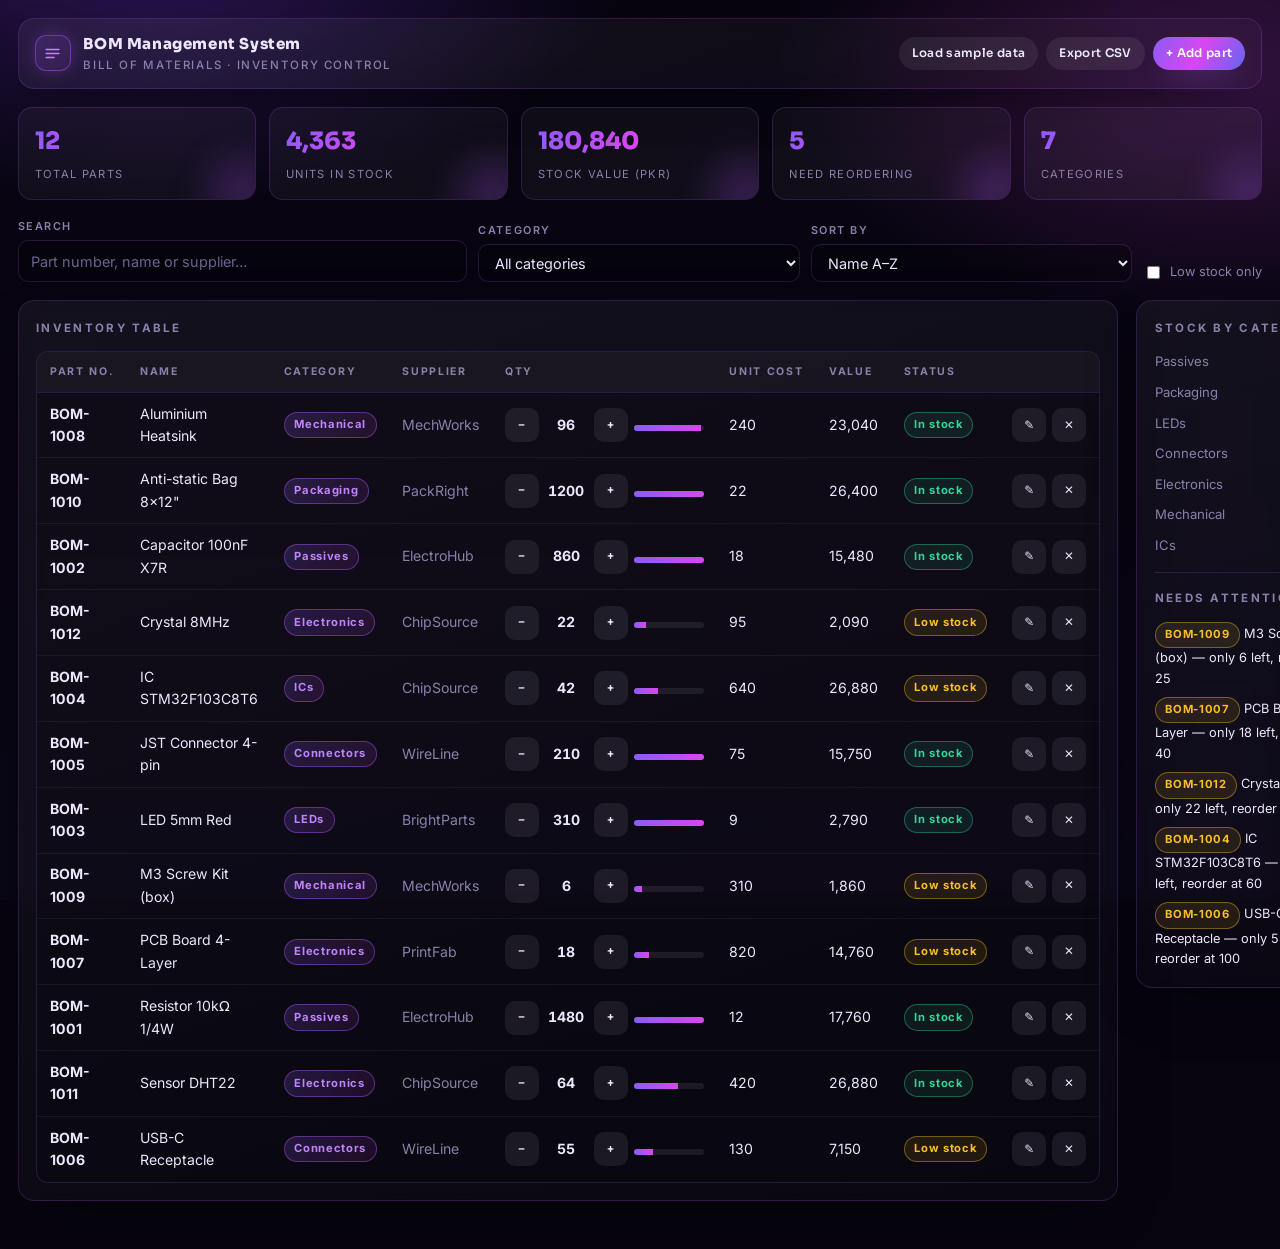
==== bom.html @ 51a4a7a8 "Build neon-dark portfolio website for Haseeb Single-page portfolio (index.html) with: - Hero, About," ====
<!DOCTYPE html>
<html lang="en">
<head>
<meta charset="utf-8" />
<meta name="viewport" content="width=device-width, initial-scale=1" />
<title>BOM Management System — Live Demo</title>
<link rel="icon" href="assets/favicon.svg" />
<link rel="stylesheet" href="css/fonts.css" />
<link rel="stylesheet" href="css/demo.css" />
<style>
  .toolbar{display:grid;grid-template-columns:1.4fr 1fr 1fr auto;gap:.7rem;align-items:end;margin-bottom:1.1rem}
  @media (max-width:760px){.toolbar{grid-template-columns:1fr 1fr}}
  .qty{display:inline-flex;align-items:center;gap:.35rem}
  .qty b{min-width:44px;text-align:center;font-variant-numeric:tabular-nums}
  .panel--split{display:grid;grid-template-columns:1.35fr .65fr;gap:1.1rem;align-items:start}
  @media (max-width:900px){.panel--split{grid-template-columns:1fr}}
  .stockbar{height:6px;border-radius:99px;background:rgba(255,255,255,.08);overflow:hidden;margin-top:.35rem;min-width:70px}
  .stockbar i{display:block;height:100%;background:linear-gradient(90deg,#8b5cf6,#d946ef)}
</style>
</head>
<body>
<div class="app app--wide">

  <header class="topbar">
    <div class="topbar__mark">
      <svg class="ico" viewBox="0 0 24 24"><path d="M4 7h16M4 12h16M4 17h10" stroke-width="2" stroke-linecap="round"/></svg>
    </div>
    <div>
      <div class="topbar__brand">BOM Management System</div>
      <span class="topbar__sub">Bill of materials · inventory control</span>
    </div>
    <div class="topbar__spacer"></div>
    <div class="topbar__right">
      <button class="btn btn--sm" id="seedBtn">Load sample data</button>
      <button class="btn btn--sm" id="exportBtn">Export CSV</button>
      <button class="btn btn--sm btn--primary" id="addBtn">+ Add part</button>
    </div>
  </header>

  <section class="stats" id="stats"></section>

  <div class="toolbar">
    <div class="field">
      <label for="search">Search</label>
      <input id="search" type="search" placeholder="Part number, name or supplier…" />
    </div>
    <div class="field">
      <label for="catFilter">Category</label>
      <select id="catFilter"><option value="">All categories</option></select>
    </div>
    <div class="field">
      <label for="sortBy">Sort by</label>
      <select id="sortBy">
        <option value="name">Name A–Z</option>
        <option value="qty">Quantity (low → high)</option>
        <option value="value">Stock value (high → low)</option>
        <option value="status">Status</option>
      </select>
    </div>
    <label class="row" style="gap:.45rem">
      <input type="checkbox" id="lowOnly" style="width:auto" />
      <span class="small muted">Low stock only</span>
    </label>
  </div>

  <div class="panel--split">
    <section class="panel">
      <div class="panel__title">Inventory table</div>
      <div class="table-wrap">
        <table>
          <thead>
            <tr>
              <th>Part no.</th><th>Name</th><th>Category</th><th>Supplier</th>
              <th>Qty</th><th>Unit cost</th><th>Value</th><th>Status</th><th></th>
            </tr>
          </thead>
          <tbody id="tbody"></tbody>
        </table>
      </div>
      <div id="empty" class="empty" hidden>
        <b>No parts match your filters</b>
        Add a part, clear the filters, or load the sample data.
      </div>
    </section>

    <aside class="panel">
      <div class="panel__title">Stock by category</div>
      <div class="chart" id="chart"></div>
      <hr class="sep" />
      <div class="panel__title">Needs attention</div>
      <ul id="alerts" class="small" style="display:grid;gap:.5rem"></ul>
    </aside>
  </div>
</div>

<!-- add / edit sheet -->
<div class="sheet" id="sheet" hidden>
  <div class="sheet__box">
    <h3 id="sheetTitle">Add a new part</h3>
    <form id="partForm" class="sheet__grid">
      <input type="hidden" name="id" />
      <div class="grid2">
        <div class="field"><label for="pno">Part number</label><input id="pno" name="pno" required placeholder="BOM-1042" /></div>
        <div class="field"><label for="cat">Category</label>
          <select id="cat" name="cat">
            <option>Electronics</option><option>Passives</option><option>Connectors</option>
            <option>Mechanical</option><option>LEDs</option><option>ICs</option><option>Packaging</option>
          </select>
        </div>
      </div>
      <div class="field"><label for="name">Part name</label><input id="name" name="name" required placeholder="Resistor 10kΩ 1/4W" /></div>
      <div class="grid2">
        <div class="field"><label for="qty">Quantity in stock</label><input id="qty" name="qty" type="number" min="0" step="1" value="0" required /></div>
        <div class="field"><label for="cost">Unit cost (PKR)</label><input id="cost" name="cost" type="number" min="0" step="0.01" value="0" required /></div>
      </div>
      <div class="grid2">
        <div class="field"><label for="reorder">Reorder level</label><input id="reorder" name="reorder" type="number" min="0" step="1" value="10" required /></div>
        <div class="field"><label for="supplier">Supplier</label><input id="supplier" name="supplier" placeholder="Vendor name" /></div>
      </div>
      <div class="row" style="justify-content:flex-end;margin-top:.3rem">
        <button type="button" class="btn btn--ghost" id="cancelBtn">Cancel</button>
        <button type="submit" class="btn btn--primary">Save part</button>
      </div>
    </form>
  </div>
</div>

<div class="toast" id="toast"></div>

<script>
(function(){
  'use strict';
  const $ = (s,c=document)=>c.querySelector(s);
  const KEY = 'haseeb-bom-parts-v1';

  const SAMPLE = [
    {pno:'BOM-1001',name:'Resistor 10kΩ 1/4W',cat:'Passives',qty:1480,cost:12,reorder:200,supplier:'ElectroHub'},
    {pno:'BOM-1002',name:'Capacitor 100nF X7R',cat:'Passives',qty:860,cost:18,reorder:150,supplier:'ElectroHub'},
    {pno:'BOM-1003',name:'LED 5mm Red',cat:'LEDs',qty:310,cost:9,reorder:120,supplier:'BrightParts'},
    {pno:'BOM-1004',name:'IC STM32F103C8T6',cat:'ICs',qty:42,cost:640,reorder:60,supplier:'ChipSource'},
    {pno:'BOM-1005',name:'JST Connector 4-pin',cat:'Connectors',qty:210,cost:75,reorder:80,supplier:'WireLine'},
    {pno:'BOM-1006',name:'USB-C Receptacle',cat:'Connectors',qty:55,cost:130,reorder:100,supplier:'WireLine'},
    {pno:'BOM-1007',name:'PCB Board 4-Layer',cat:'Electronics',qty:18,cost:820,reorder:40,supplier:'PrintFab'},
    {pno:'BOM-1008',name:'Aluminium Heatsink',cat:'Mechanical',qty:96,cost:240,reorder:50,supplier:'MechWorks'},
    {pno:'BOM-1009',name:'M3 Screw Kit (box)',cat:'Mechanical',qty:6,cost:310,reorder:25,supplier:'MechWorks'},
    {pno:'BOM-1010',name:'Anti-static Bag 8x12"',cat:'Packaging',qty:1200,cost:22,reorder:300,supplier:'PackRight'},
    {pno:'BOM-1011',name:'Sensor DHT22',cat:'Electronics',qty:64,cost:420,reorder:50,supplier:'ChipSource'},
    {pno:'BOM-1012',name:'Crystal 8MHz',cat:'Electronics',qty:22,cost:95,reorder:60,supplier:'ChipSource'}
  ];

  let parts = load();

  function load(){
    try{
      const raw = localStorage.getItem(KEY);
      if(raw){ const p = JSON.parse(raw); if(Array.isArray(p)&&p.length) return p; }
    }catch(e){}
    return SAMPLE.map(p=>({...p,id:uid()}));
  }
  function save(){
    try{ localStorage.setItem(KEY, JSON.stringify(parts)); }catch(e){}
  }
  function uid(){ return 'p'+Date.now().toString(36)+Math.random().toString(36).slice(2,7); }

  const toastEl = $('#toast');
  function toast(msg){
    toastEl.textContent = msg;
    toastEl.classList.add('show');
    clearTimeout(toastEl._t);
    toastEl._t = setTimeout(()=>toastEl.classList.remove('show'), 2400);
  }

  function status(p){
    if(p.qty === 0) return {cls:'badge--bad',label:'Out of stock'};
    if(p.qty <= p.reorder) return {cls:'badge--warn',label:'Low stock'};
    return {cls:'badge--ok',label:'In stock'};
  }

  function filtered(){
    const q = ($('#search').value||'').toLowerCase().trim();
    const cat = $('#catFilter').value;
    const lowOnly = $('#lowOnly').checked;
    const sort = $('#sortBy').value;
    let list = parts.filter(p=>{
      if(cat && p.cat!==cat) return false;
      if(lowOnly && p.qty > p.reorder) return false;
      if(!q) return true;
      return (p.name+' '+p.pno+' '+p.supplier).toLowerCase().includes(q);
    });
    list.sort((a,b)=>{
      if(sort==='name') return a.name.localeCompare(b.name);
      if(sort==='qty') return a.qty-b.qty;
      if(sort==='value') return (b.qty*b.cost)-(a.qty*a.cost);
      if(sort==='status') return a.qty-a.reorder-(b.qty-b.reorder);
      return 0;
    });
    return list;
  }

  function render(){
    const list = filtered();
    const tbody = $('#tbody');
    tbody.innerHTML = '';
    $('#empty').hidden = list.length>0;

    list.forEach(p=>{
      const st = status(p);
      const tr = document.createElement('tr');
      tr.innerHTML =
        '<td><b>'+esc(p.pno)+'</b></td>'+
        '<td>'+esc(p.name)+'</td>'+
        '<td><span class="badge badge--v">'+esc(p.cat)+'</span></td>'+
        '<td class="muted">'+esc(p.supplier||'—')+'</td>'+
        '<td><div class="qty"><button class="btn btn--icon btn--sm" data-dec="'+p.id+'" aria-label="Decrease">−</button><b>'+p.qty+'</b><button class="btn btn--icon btn--sm" data-inc="'+p.id+'" aria-label="Increase">+</button>'+
          '<div class="stockbar"><i style="width:'+Math.min(100,(p.qty/Math.max(p.reorder*2,1))*100)+'%"></i></div></div></td>'+
        '<td>'+Number(p.cost).toLocaleString()+'</td>'+
        '<td>'+Number(p.qty*p.cost).toLocaleString()+'</td>'+
        '<td><span class="badge '+st.cls+'">'+st.label+'</span></td>'+
        '<td><div class="row-actions">'+
          '<button class="btn btn--sm btn--icon" data-edit="'+p.id+'" title="Edit">✎</button>'+
          '<button class="btn btn--sm btn--icon btn--danger" data-del="'+p.id+'" title="Delete">✕</button>'+
        '</div></td>';
      tbody.appendChild(tr);
    });

    // stats
    const totalValue = parts.reduce((s,p)=>s+p.qty*p.cost,0);
    const lowCount = parts.filter(p=>p.qty<=p.reorder).length;
    const cats = new Set(parts.map(p=>p.cat)).size;
    const units = parts.reduce((s,p)=>s+p.qty,0);
    $('#stats').innerHTML =
      '<div class="stat"><b>'+parts.length+'</b><span>Total parts</span></div>'+
      '<div class="stat"><b>'+units.toLocaleString()+'</b><span>Units in stock</span></div>'+
      '<div class="stat"><b>'+Math.round(totalValue).toLocaleString()+'</b><span>Stock value (PKR)</span></div>'+
      '<div class="stat"><b>'+lowCount+'</b><span>Need reordering</span></div>'+
      '<div class="stat"><b>'+cats+'</b><span>Categories</span></div>';

    // chart
    const byCat = {};
    parts.forEach(p=>{ byCat[p.cat]=(byCat[p.cat]||0)+p.qty; });
    const max = Math.max(1,...Object.values(byCat));
    const chart = $('#chart');
    chart.innerHTML = Object.entries(byCat).sort((a,b)=>b[1]-a[1]).map(([k,v])=>
      '<div class="chart__row"><span class="muted">'+esc(k)+'</span><div class="chart__bar"><i data-w="'+(v/max*100)+'"></i></div><span class="chart__val">'+v.toLocaleString()+'</span></div>'
    ).join('') || '<p class="small muted">No data yet.</p>';
    requestAnimationFrame(()=>chart.querySelectorAll('.chart__bar i').forEach(i=>i.style.width=i.dataset.w+'%'));

    // alerts
    const alerts = parts.filter(p=>p.qty<=p.reorder).sort((a,b)=>a.qty-b.qty);
    $('#alerts').innerHTML = alerts.length ? alerts.map(p=>
      '<li><span class="badge '+(p.qty===0?'badge--bad':'badge--warn')+'">'+esc(p.pno)+'</span> '+
      esc(p.name)+' — '+(p.qty===0?'out of stock':'only '+p.qty+' left, reorder at '+p.reorder)+'</li>'
    ).join('') : '<li class="muted">Everything is above its reorder level. Nice.</li>';

    // category filter options
    const sel = $('#catFilter');
    const current = sel.value;
    const unique = [...new Set(parts.map(p=>p.cat))].sort();
    sel.innerHTML = '<option value="">All categories</option>' + unique.map(c=>'<option>'+esc(c)+'</option>').join('');
    sel.value = unique.includes(current) ? current : '';
  }

  function esc(s){
    return String(s==null?'':s).replace(/[&<>"']/g, m=>({'&':'&amp;','<':'&lt;','>':'&gt;','"':'&quot;',"'":'&#39;'}[m]));
  }

  // events
  $('#tbody').addEventListener('click', (e)=>{
    const t = e.target.closest('button'); if(!t) return;
    const id = t.dataset.inc||t.dataset.dec||t.dataset.edit||t.dataset.del;
    const p = parts.find(x=>x.id===id); if(!p) return;
    if(t.dataset.inc!==undefined){ p.qty=Math.max(0,p.qty+1); save(); render(); }
    else if(t.dataset.dec!==undefined){ p.qty=Math.max(0,p.qty-1); save(); render(); }
    else if(t.dataset.edit!==undefined){ openSheet(p); }
    else if(t.dataset.del!==undefined){
      if(confirm('Delete "'+p.name+'"? This cannot be undone.')){ parts=parts.filter(x=>x.id!==id); save(); render(); toast('Part deleted'); }
    }
  });

  ['search','catFilter','sortBy','lowOnly'].forEach(id=>{
    const el = document.getElementById(id);
    el.addEventListener('input', render);
    el.addEventListener('change', render);
  });

  const sheet = $('#sheet');
  const form = $('#partForm');
  function openSheet(p){
    $('#sheetTitle').textContent = p ? 'Edit part' : 'Add a new part';
    form.id.value = p ? p.id : '';
    form.pno.value = p ? p.pno : nextPno();
    form.name.value = p ? p.name : '';
    form.cat.value = p ? p.cat : 'Electronics';
    form.qty.value = p ? p.qty : 0;
    form.cost.value = p ? p.cost : 0;
    form.reorder.value = p ? p.reorder : 10;
    form.supplier.value = p ? p.supplier : '';
    sheet.hidden = false;
    setTimeout(()=>form.pno.focus(), 50);
  }
  function nextPno(){
    const nums = parts.map(p=>parseInt(String(p.pno).replace(/\D/g,''),10)).filter(n=>!isNaN(n));
    return 'BOM-'+(nums.length? Math.max(...nums)+1 : 1001);
  }
  $('#addBtn').addEventListener('click', ()=>openSheet(null));
  $('#cancelBtn').addEventListener('click', ()=>{ sheet.hidden = true; });
  sheet.addEventListener('click', e=>{ if(e.target===sheet) sheet.hidden=true; });
  document.addEventListener('keydown', e=>{ if(e.key==='Escape') sheet.hidden=true; });

  form.addEventListener('submit', e=>{
    e.preventDefault();
    const data = Object.fromEntries(new FormData(form).entries());
    data.qty = Number(data.qty)||0;
    data.cost = Number(data.cost)||0;
    data.reorder = Number(data.reorder)||0;
    if(data.id){
      const i = parts.findIndex(p=>p.id===data.id);
      if(i>-1) parts[i] = {...parts[i], ...data};
      toast('Part updated');
    }else{
      parts.push({...data, id:uid()});
      toast('Part added to the BOM');
    }
    save(); render(); sheet.hidden = true;
  });

  $('#seedBtn').addEventListener('click', ()=>{
    parts = SAMPLE.map(p=>({...p,id:uid()}));
    save(); render(); toast('Sample inventory loaded');
  });

  $('#exportBtn').addEventListener('click', ()=>{
    const head = ['Part No','Name','Category','Supplier','Qty','Unit Cost','Reorder Level','Status'];
    const rows = parts.map(p=>[p.pno,p.name,p.cat,p.supplier,p.qty,p.cost,p.reorder,status(p).label]);
    const csv = [head].concat(rows).map(r=>r.map(c=>'"'+String(c).replace(/"/g,'""')+'"').join(',')).join('\n');
    const blob = new Blob([csv],{type:'text/csv'});
    const a = document.createElement('a');
    a.href = URL.createObjectURL(blob);
    a.download = 'bom-inventory.csv';
    a.click();
    URL.revokeObjectURL(a.href);
    toast('CSV exported');
  });

  render();
})();
</script>
</body>
</html>
---- css/fonts.css ----
/* =============================================================
   Self-hosted fonts (no external requests — works offline)
   Sora & Inter: variable fonts · Dancing Script: static weights
   ============================================================= */
@font-face{
  font-family:'Sora';
  src:url('../assets/fonts/sora-latin-wght-normal.woff2') format('woff2-variations'),
      url('../assets/fonts/sora-latin-wght-normal.woff2') format('woff2');
  font-weight:100 800;
  font-style:normal;
  font-display:swap;
  unicode-range:U+0000-00FF,U+0131,U+0152-0153,U+02BB-02BC,U+02C6,U+02DA,U+02DC,
                U+0304,U+0308,U+0329,U+2000-206F,U+2074,U+20AC,U+2122,U+2191,U+2193,
                U+2212,U+2215,U+FEFF,U+FFFD;
}
@font-face{
  font-family:'Sora';
  src:url('../assets/fonts/sora-latin-ext-wght-normal.woff2') format('woff2-variations'),
      url('../assets/fonts/sora-latin-ext-wght-normal.woff2') format('woff2');
  font-weight:100 800;
  font-style:normal;
  font-display:swap;
  unicode-range:U+0100-02BA,U+02BD-02C5,U+02C7-02CC,U+02CE-02D7,U+02DD-02FF,U+0304,
                U+0308,U+0329,U+1D00-1DBF,U+1E00-1E9F,U+1EF2-1EFF,U+2020,U+20A0-20AB,
                U+20AD-20C0,U+2113,U+2C60-2C7F,U+A720-A7FF;
}
@font-face{
  font-family:'Inter';
  src:url('../assets/fonts/inter-latin-wght-normal.woff2') format('woff2-variations'),
      url('../assets/fonts/inter-latin-wght-normal.woff2') format('woff2');
  font-weight:100 900;
  font-style:normal;
  font-display:swap;
  unicode-range:U+0000-00FF,U+0131,U+0152-0153,U+02BB-02BC,U+02C6,U+02DA,U+02DC,
                U+0304,U+0308,U+0329,U+2000-206F,U+2074,U+20AC,U+2122,U+2191,U+2193,
                U+2212,U+2215,U+FEFF,U+FFFD;
}
@font-face{
  font-family:'Inter';
  src:url('../assets/fonts/inter-latin-ext-wght-normal.woff2') format('woff2-variations'),
      url('../assets/fonts/inter-latin-ext-wght-normal.woff2') format('woff2');
  font-weight:100 900;
  font-style:normal;
  font-display:swap;
  unicode-range:U+0100-02BA,U+02BD-02C5,U+02C7-02CC,U+02CE-02D7,U+02DD-02FF,U+0304,
                U+0308,U+0329,U+1D00-1DBF,U+1E00-1E9F,U+1EF2-1EFF,U+2020,U+20A0-20AB,
                U+20AD-20C0,U+2113,U+2C60-2C7F,U+A720-A7FF;
}
@font-face{
  font-family:'Dancing Script';
  src:url('../assets/fonts/dancing-script-latin-600-normal.woff2') format('woff2');
  font-weight:600;
  font-style:normal;
  font-display:swap;
  unicode-range:U+0000-00FF,U+0131,U+0152-0153,U+02BB-02BC,U+02C6,U+02DA,U+02DC,
                U+0304,U+0308,U+0329,U+2000-206F,U+2074,U+20AC,U+2122,U+2191,U+2193,
                U+2212,U+2215,U+FEFF,U+FFFD;
}
@font-face{
  font-family:'Dancing Script';
  src:url('../assets/fonts/dancing-script-latin-700-normal.woff2') format('woff2');
  font-weight:700;
  font-style:normal;
  font-display:swap;
  unicode-range:U+0000-00FF,U+0131,U+0152-0153,U+02BB-02BC,U+02C6,U+02DA,U+02DC,
                U+0304,U+0308,U+0329,U+2000-206F,U+2074,U+20AC,U+2122,U+2191,U+2193,
                U+2212,U+2215,U+FEFF,U+FFFD;
}
---- css/demo.css ----
/* =============================================================
   Shared styles for the live project demos
   ============================================================= */
:root{
  --bg:#07040f; --bg2:#0b0618; --bg3:#100a22;
  --surface:rgba(255,255,255,.04);
  --surface2:rgba(255,255,255,.07);
  --border:rgba(168,85,247,.20);
  --border2:rgba(168,85,247,.45);
  --text:#ece7fb; --text2:#b3a9cf; --muted:#8a80ab;
  --violet:#a855f7; --violet2:#c084fc; --magenta:#e879f9;
  --cyan:#22d3ee; --green:#34d399; --amber:#fbbf24; --red:#f87171;
  --grad:linear-gradient(120deg,#8b5cf6,#d946ef 50%,#6366f1);
  --grad-soft:linear-gradient(120deg,rgba(139,92,246,.2),rgba(217,70,239,.1));
  --radius:16px;
  --font:'Inter',system-ui,-apple-system,'Segoe UI',sans-serif;
  --display:'Sora',system-ui,sans-serif;
  --shadow:0 20px 50px -22px rgba(0,0,0,.8);
}
*,*::before,*::after{box-sizing:border-box}
html,body{height:100%}
body{
  margin:0;background:var(--bg);color:var(--text);font-family:var(--font);
  font-size:15px;line-height:1.6;-webkit-font-smoothing:antialiased;
}
body::before{
  content:"";position:fixed;inset:0;z-index:-1;pointer-events:none;
  background:
    radial-gradient(ellipse 60% 45% at 12% -5%,rgba(124,58,237,.30),transparent 62%),
    radial-gradient(ellipse 55% 45% at 95% 8%,rgba(217,70,239,.22),transparent 62%),
    linear-gradient(180deg,#07040f,#0a0616);
}
h1,h2,h3,h4{margin:0;font-family:var(--display);line-height:1.2;letter-spacing:-.02em}
p{margin:0}
a{color:inherit;text-decoration:none}
button,input,select,textarea{font:inherit;color:inherit}
ul{margin:0;padding:0;list-style:none}
.ico{width:1em;height:1em;fill:none;stroke:currentColor;flex:none}
svg use{pointer-events:none}

/* layout */
.app{max-width:1180px;margin:0 auto;padding:1.1rem 1.1rem 3rem}
.app--wide{max-width:1320px}
.topbar{
  display:flex;align-items:center;gap:.8rem;flex-wrap:wrap;
  padding:.85rem 1rem;border-radius:var(--radius);
  background:linear-gradient(160deg,rgba(255,255,255,.06),rgba(255,255,255,.02));
  border:1px solid var(--border);backdrop-filter:blur(12px);
  box-shadow:var(--shadow);margin-bottom:1.1rem;
}
.topbar__brand{display:flex;align-items:center;gap:.6rem;font-family:var(--display);font-weight:800;letter-spacing:.04em}
.topbar__mark{
  width:36px;height:36px;border-radius:11px;display:grid;place-items:center;flex:none;
  background:var(--grad-soft);border:1px solid var(--border2);color:var(--violet2);
  box-shadow:0 0 22px -8px rgba(168,85,247,.9);
}
.topbar__mark .ico{width:19px;height:19px}
.topbar__sub{display:block;font-size:.72rem;color:var(--muted);font-weight:500;letter-spacing:.14em;text-transform:uppercase}
.topbar__spacer{flex:1}
.topbar__right{display:flex;gap:.5rem;align-items:center;flex-wrap:wrap}

/* buttons */
.btn{
  display:inline-flex;align-items:center;justify-content:center;gap:.45rem;
  padding:.58rem 1rem;border-radius:99px;border:1px solid transparent;cursor:pointer;
  font-family:var(--display);font-weight:600;font-size:.82rem;letter-spacing:.03em;
  background:var(--surface2);color:var(--text);transition:all .28s ease;white-space:nowrap;
}
.btn:hover{transform:translateY(-2px);border-color:var(--border2)}
.btn--primary{background:var(--grad);color:#fff;box-shadow:0 12px 28px -14px rgba(139,92,246,.95)}
.btn--primary:hover{box-shadow:0 16px 34px -14px rgba(217,70,239,.9)}
.btn--ghost{background:transparent;border-color:var(--border2);color:var(--violet2)}
.btn--sm{padding:.36rem .75rem;font-size:.74rem}
.btn--icon{width:34px;height:34px;padding:0;border-radius:10px}
.btn--danger:hover{border-color:var(--red);color:var(--red)}
.btn--ok:hover{border-color:var(--green);color:var(--green)}

/* panels */
.panel{
  background:linear-gradient(160deg,rgba(255,255,255,.05),rgba(255,255,255,.015));
  border:1px solid var(--border);border-radius:var(--radius);padding:1.1rem;backdrop-filter:blur(10px);
  box-shadow:var(--shadow);
}
.panel__title{font-size:.72rem;letter-spacing:.2em;text-transform:uppercase;color:var(--muted);font-weight:700;margin-bottom:.9rem}

/* stats */
.stats{display:grid;grid-template-columns:repeat(auto-fit,minmax(150px,1fr));gap:.8rem;margin-bottom:1.1rem}
.stat{
  padding:.9rem 1rem;border-radius:14px;background:var(--surface);border:1px solid var(--border);
  position:relative;overflow:hidden;
}
.stat::after{
  content:"";position:absolute;inset:auto -20% -60% auto;width:120px;height:120px;border-radius:50%;
  background:radial-gradient(circle,rgba(168,85,247,.28),transparent 65%);filter:blur(12px);
}
.stat b{display:block;font-family:var(--display);font-size:1.5rem;font-weight:800;background:var(--grad);-webkit-background-clip:text;background-clip:text;color:transparent}
.stat span{font-size:.7rem;letter-spacing:.12em;text-transform:uppercase;color:var(--muted)}

/* inputs */
.field{display:grid;gap:.3rem}
.field>label,.lbl{font-size:.68rem;letter-spacing:.14em;text-transform:uppercase;color:var(--muted);font-weight:600}
input,select,textarea{
  width:100%;padding:.55rem .75rem;border-radius:10px;
  background:rgba(0,0,0,.28);border:1px solid var(--border);color:var(--text);font-size:.9rem;
  transition:border-color .25s,box-shadow .25s;
}
html input:focus,html select:focus,html textarea:focus{outline:none;border-color:var(--violet);box-shadow:0 0 0 3px rgba(168,85,247,.18)}
select option{background:#140c28}
textarea{resize:vertical;min-height:84px;line-height:1.55}
::placeholder{color:#6b6390}

/* table */
.table-wrap{overflow-x:auto;border-radius:12px;border:1px solid var(--border);background:rgba(0,0,0,.18)}
table{width:100%;border-collapse:collapse;min-width:660px}
th{
  text-align:left;font-size:.66rem;letter-spacing:.16em;text-transform:uppercase;color:var(--muted);
  font-weight:700;padding:.7rem .8rem;background:rgba(255,255,255,.04);white-space:nowrap;
  border-bottom:1px solid var(--border);
}
td{padding:.62rem .8rem;border-bottom:1px solid rgba(255,255,255,.05);font-size:.88rem;vertical-align:middle}
tbody tr{transition:background .2s}
tbody tr:hover{background:rgba(168,85,247,.07)}
tbody tr:last-child td{border-bottom:0}
.row-actions{display:flex;gap:.35rem;justify-content:flex-end}

/* badges */
.badge{
  display:inline-flex;align-items:center;gap:.35rem;padding:.2rem .6rem;border-radius:99px;
  font-size:.7rem;font-weight:700;letter-spacing:.06em;white-space:nowrap;
  background:var(--surface2);border:1px solid var(--border);color:var(--text2);
}
.badge--ok{color:var(--green);border-color:rgba(52,211,153,.4);background:rgba(52,211,153,.1)}
.badge--warn{color:var(--amber);border-color:rgba(251,191,36,.4);background:rgba(251,191,36,.1)}
.badge--bad{color:var(--red);border-color:rgba(248,113,113,.4);background:rgba(248,113,113,.1)}
.badge--info{color:var(--cyan);border-color:rgba(34,211,238,.4);background:rgba(34,211,238,.1)}
.badge--v{color:var(--violet2);border-color:var(--border2);background:var(--grad-soft)}

/* chart */
.chart{display:grid;gap:.6rem}
.chart__row{display:grid;grid-template-columns:110px 1fr 62px;align-items:center;gap:.7rem;font-size:.82rem}
.chart__bar{height:9px;border-radius:99px;background:rgba(255,255,255,.07);overflow:hidden}
.chart__bar i{display:block;height:100%;width:0;border-radius:99px;background:var(--grad);transition:width .9s cubic-bezier(.16,1,.3,1)}
.chart__val{text-align:right;color:var(--text2);font-variant-numeric:tabular-nums}

/* modal */
.sheet{
  position:fixed;inset:0;z-index:50;display:grid;place-items:center;padding:1rem;
  background:rgba(4,2,10,.78);backdrop-filter:blur(6px);
}
.sheet[hidden]{display:none}
.sheet__box{
  width:min(520px,100%);max-height:90vh;overflow:auto;border-radius:var(--radius);
  background:linear-gradient(160deg,#150c2b,#0c0720);border:1px solid var(--border2);
  box-shadow:0 40px 90px -30px #000;padding:1.3rem;
  animation:pop .32s cubic-bezier(.16,1,.3,1);
}
@keyframes pop{from{opacity:0;transform:translateY(18px) scale(.96)}}
.sheet__box h3{font-size:1.1rem;margin-bottom:1rem}
.sheet__grid{display:grid;gap:.85rem}

/* toast */
.toast{
  position:fixed;left:50%;bottom:1.4rem;transform:translate(-50%,150%);z-index:80;
  padding:.65rem 1.1rem;border-radius:99px;font-size:.85rem;font-weight:500;
  background:rgba(18,12,36,.95);border:1px solid var(--border2);box-shadow:var(--shadow);
  transition:transform .4s cubic-bezier(.16,1,.3,1);opacity:0;pointer-events:none;
}
.toast.show{transform:translate(-50%,0);opacity:1}

/* empty state */
.empty{padding:2.2rem 1rem;text-align:center;color:var(--muted);font-size:.9rem}
.empty b{display:block;color:var(--text2);font-size:1rem;margin-bottom:.3rem}

/* misc */
.row{display:flex;gap:.6rem;align-items:center;flex-wrap:wrap}
.grid2{display:grid;grid-template-columns:1fr 1fr;gap:.85rem}
.grow{flex:1;min-width:120px}
.mt{margin-top:1.1rem}
.muted{color:var(--muted)}
.small{font-size:.8rem}
.right{text-align:right}
hr.sep{border:0;border-top:1px solid var(--border);margin:1rem 0}
@media (max-width:700px){
  .grid2{grid-template-columns:1fr}
  .app{padding:.8rem .7rem 2.5rem}
  .chart__row{grid-template-columns:86px 1fr 52px}
}
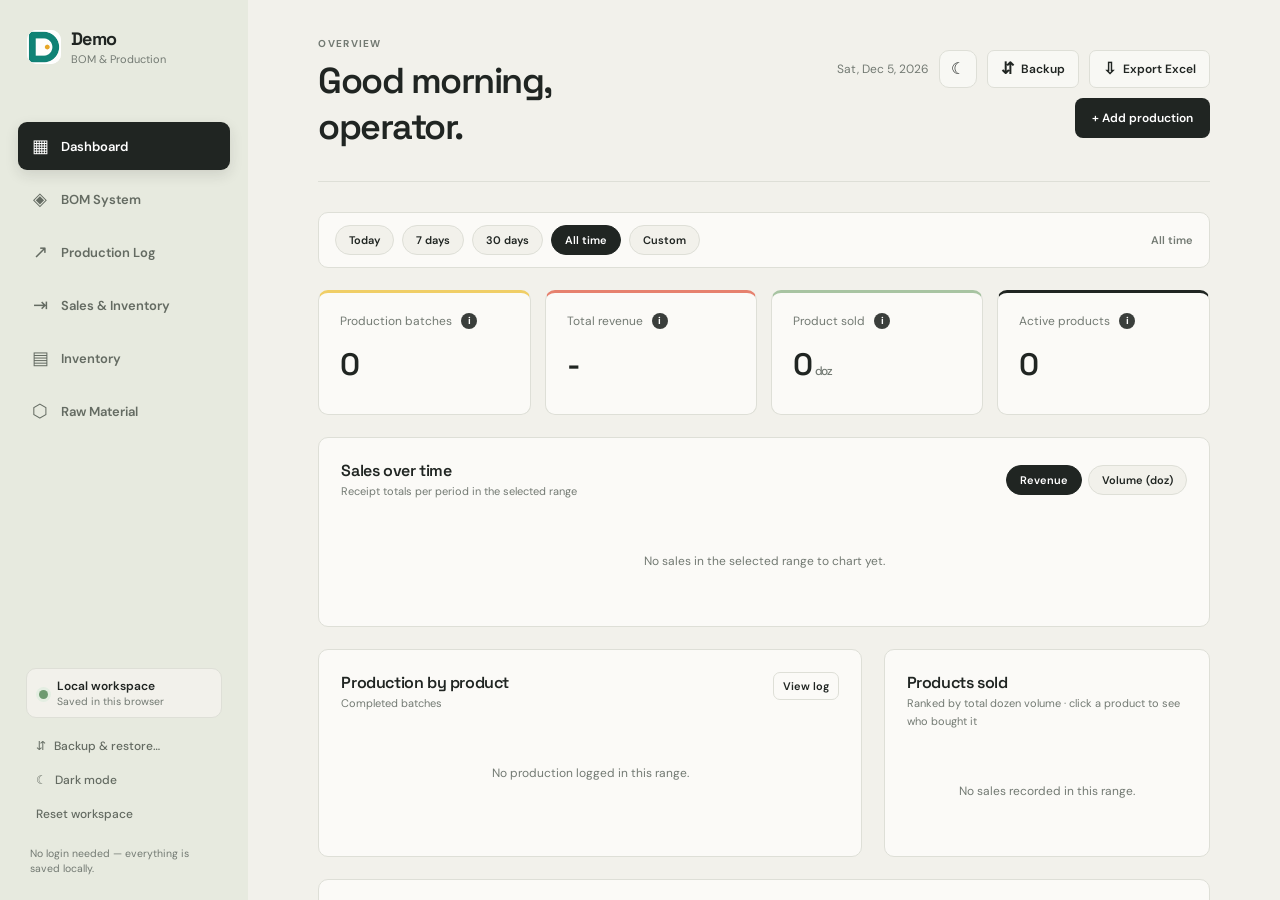
==== commit fd9097f4: "Replace BOM demo with BOM-SOFTWARE app Co-authored-by: arena-agent <297053741+arena-agent@users.nore" ====
--- a/bom.html
+++ b/bom.html
@@ -1,349 +1,13 @@
-<!DOCTYPE html>
+<!doctype html>
 <html lang="en">
 <head>
-<meta charset="utf-8" />
-<meta name="viewport" content="width=device-width, initial-scale=1" />
-<title>BOM Management System — Live Demo</title>
-<link rel="icon" href="assets/favicon.svg" />
-<link rel="stylesheet" href="css/fonts.css" />
-<link rel="stylesheet" href="css/demo.css" />
-<style>
-  .toolbar{display:grid;grid-template-columns:1.4fr 1fr 1fr auto;gap:.7rem;align-items:end;margin-bottom:1.1rem}
-  @media (max-width:760px){.toolbar{grid-template-columns:1fr 1fr}}
-  .qty{display:inline-flex;align-items:center;gap:.35rem}
-  .qty b{min-width:44px;text-align:center;font-variant-numeric:tabular-nums}
-  .panel--split{display:grid;grid-template-columns:1.35fr .65fr;gap:1.1rem;align-items:start}
-  @media (max-width:900px){.panel--split{grid-template-columns:1fr}}
-  .stockbar{height:6px;border-radius:99px;background:rgba(255,255,255,.08);overflow:hidden;margin-top:.35rem;min-width:70px}
-  .stockbar i{display:block;height:100%;background:linear-gradient(90deg,#8b5cf6,#d946ef)}
-</style>
+  <meta charset="utf-8">
+  <meta name="viewport" content="width=device-width, initial-scale=1">
+  <meta http-equiv="refresh" content="0; url=bom-software/app/index.html">
+  <title>Opening BOM &amp; Production Control…</title>
+  <script>window.location.replace('bom-software/app/index.html');</script>
 </head>
 <body>
-<div class="app app--wide">
-
-  <header class="topbar">
-    <div class="topbar__mark">
-      <svg class="ico" viewBox="0 0 24 24"><path d="M4 7h16M4 12h16M4 17h10" stroke-width="2" stroke-linecap="round"/></svg>
-    </div>
-    <div>
-      <div class="topbar__brand">BOM Management System</div>
-      <span class="topbar__sub">Bill of materials · inventory control</span>
-    </div>
-    <div class="topbar__spacer"></div>
-    <div class="topbar__right">
-      <button class="btn btn--sm" id="seedBtn">Load sample data</button>
-      <button class="btn btn--sm" id="exportBtn">Export CSV</button>
-      <button class="btn btn--sm btn--primary" id="addBtn">+ Add part</button>
-    </div>
-  </header>
-
-  <section class="stats" id="stats"></section>
-
-  <div class="toolbar">
-    <div class="field">
-      <label for="search">Search</label>
-      <input id="search" type="search" placeholder="Part number, name or supplier…" />
-    </div>
-    <div class="field">
-      <label for="catFilter">Category</label>
-      <select id="catFilter"><option value="">All categories</option></select>
-    </div>
-    <div class="field">
-      <label for="sortBy">Sort by</label>
-      <select id="sortBy">
-        <option value="name">Name A–Z</option>
-        <option value="qty">Quantity (low → high)</option>
-        <option value="value">Stock value (high → low)</option>
-        <option value="status">Status</option>
-      </select>
-    </div>
-    <label class="row" style="gap:.45rem">
-      <input type="checkbox" id="lowOnly" style="width:auto" />
-      <span class="small muted">Low stock only</span>
-    </label>
-  </div>
-
-  <div class="panel--split">
-    <section class="panel">
-      <div class="panel__title">Inventory table</div>
-      <div class="table-wrap">
-        <table>
-          <thead>
-            <tr>
-              <th>Part no.</th><th>Name</th><th>Category</th><th>Supplier</th>
-              <th>Qty</th><th>Unit cost</th><th>Value</th><th>Status</th><th></th>
-            </tr>
-          </thead>
-          <tbody id="tbody"></tbody>
-        </table>
-      </div>
-      <div id="empty" class="empty" hidden>
-        <b>No parts match your filters</b>
-        Add a part, clear the filters, or load the sample data.
-      </div>
-    </section>
-
-    <aside class="panel">
-      <div class="panel__title">Stock by category</div>
-      <div class="chart" id="chart"></div>
-      <hr class="sep" />
-      <div class="panel__title">Needs attention</div>
-      <ul id="alerts" class="small" style="display:grid;gap:.5rem"></ul>
-    </aside>
-  </div>
-</div>
-
-<!-- add / edit sheet -->
-<div class="sheet" id="sheet" hidden>
-  <div class="sheet__box">
-    <h3 id="sheetTitle">Add a new part</h3>
-    <form id="partForm" class="sheet__grid">
-      <input type="hidden" name="id" />
-      <div class="grid2">
-        <div class="field"><label for="pno">Part number</label><input id="pno" name="pno" required placeholder="BOM-1042" /></div>
-        <div class="field"><label for="cat">Category</label>
-          <select id="cat" name="cat">
-            <option>Electronics</option><option>Passives</option><option>Connectors</option>
-            <option>Mechanical</option><option>LEDs</option><option>ICs</option><option>Packaging</option>
-          </select>
-        </div>
-      </div>
-      <div class="field"><label for="name">Part name</label><input id="name" name="name" required placeholder="Resistor 10kΩ 1/4W" /></div>
-      <div class="grid2">
-        <div class="field"><label for="qty">Quantity in stock</label><input id="qty" name="qty" type="number" min="0" step="1" value="0" required /></div>
-        <div class="field"><label for="cost">Unit cost (PKR)</label><input id="cost" name="cost" type="number" min="0" step="0.01" value="0" required /></div>
-      </div>
-      <div class="grid2">
-        <div class="field"><label for="reorder">Reorder level</label><input id="reorder" name="reorder" type="number" min="0" step="1" value="10" required /></div>
-        <div class="field"><label for="supplier">Supplier</label><input id="supplier" name="supplier" placeholder="Vendor name" /></div>
-      </div>
-      <div class="row" style="justify-content:flex-end;margin-top:.3rem">
-        <button type="button" class="btn btn--ghost" id="cancelBtn">Cancel</button>
-        <button type="submit" class="btn btn--primary">Save part</button>
-      </div>
-    </form>
-  </div>
-</div>
-
-<div class="toast" id="toast"></div>
-
-<script>
-(function(){
-  'use strict';
-  const $ = (s,c=document)=>c.querySelector(s);
-  const KEY = 'haseeb-bom-parts-v1';
-
-  const SAMPLE = [
-    {pno:'BOM-1001',name:'Resistor 10kΩ 1/4W',cat:'Passives',qty:1480,cost:12,reorder:200,supplier:'ElectroHub'},
-    {pno:'BOM-1002',name:'Capacitor 100nF X7R',cat:'Passives',qty:860,cost:18,reorder:150,supplier:'ElectroHub'},
-    {pno:'BOM-1003',name:'LED 5mm Red',cat:'LEDs',qty:310,cost:9,reorder:120,supplier:'BrightParts'},
-    {pno:'BOM-1004',name:'IC STM32F103C8T6',cat:'ICs',qty:42,cost:640,reorder:60,supplier:'ChipSource'},
-    {pno:'BOM-1005',name:'JST Connector 4-pin',cat:'Connectors',qty:210,cost:75,reorder:80,supplier:'WireLine'},
-    {pno:'BOM-1006',name:'USB-C Receptacle',cat:'Connectors',qty:55,cost:130,reorder:100,supplier:'WireLine'},
-    {pno:'BOM-1007',name:'PCB Board 4-Layer',cat:'Electronics',qty:18,cost:820,reorder:40,supplier:'PrintFab'},
-    {pno:'BOM-1008',name:'Aluminium Heatsink',cat:'Mechanical',qty:96,cost:240,reorder:50,supplier:'MechWorks'},
-    {pno:'BOM-1009',name:'M3 Screw Kit (box)',cat:'Mechanical',qty:6,cost:310,reorder:25,supplier:'MechWorks'},
-    {pno:'BOM-1010',name:'Anti-static Bag 8x12"',cat:'Packaging',qty:1200,cost:22,reorder:300,supplier:'PackRight'},
-    {pno:'BOM-1011',name:'Sensor DHT22',cat:'Electronics',qty:64,cost:420,reorder:50,supplier:'ChipSource'},
-    {pno:'BOM-1012',name:'Crystal 8MHz',cat:'Electronics',qty:22,cost:95,reorder:60,supplier:'ChipSource'}
-  ];
-
-  let parts = load();
-
-  function load(){
-    try{
-      const raw = localStorage.getItem(KEY);
-      if(raw){ const p = JSON.parse(raw); if(Array.isArray(p)&&p.length) return p; }
-    }catch(e){}
-    return SAMPLE.map(p=>({...p,id:uid()}));
-  }
-  function save(){
-    try{ localStorage.setItem(KEY, JSON.stringify(parts)); }catch(e){}
-  }
-  function uid(){ return 'p'+Date.now().toString(36)+Math.random().toString(36).slice(2,7); }
-
-  const toastEl = $('#toast');
-  function toast(msg){
-    toastEl.textContent = msg;
-    toastEl.classList.add('show');
-    clearTimeout(toastEl._t);
-    toastEl._t = setTimeout(()=>toastEl.classList.remove('show'), 2400);
-  }
-
-  function status(p){
-    if(p.qty === 0) return {cls:'badge--bad',label:'Out of stock'};
-    if(p.qty <= p.reorder) return {cls:'badge--warn',label:'Low stock'};
-    return {cls:'badge--ok',label:'In stock'};
-  }
-
-  function filtered(){
-    const q = ($('#search').value||'').toLowerCase().trim();
-    const cat = $('#catFilter').value;
-    const lowOnly = $('#lowOnly').checked;
-    const sort = $('#sortBy').value;
-    let list = parts.filter(p=>{
-      if(cat && p.cat!==cat) return false;
-      if(lowOnly && p.qty > p.reorder) return false;
-      if(!q) return true;
-      return (p.name+' '+p.pno+' '+p.supplier).toLowerCase().includes(q);
-    });
-    list.sort((a,b)=>{
-      if(sort==='name') return a.name.localeCompare(b.name);
-      if(sort==='qty') return a.qty-b.qty;
-      if(sort==='value') return (b.qty*b.cost)-(a.qty*a.cost);
-      if(sort==='status') return a.qty-a.reorder-(b.qty-b.reorder);
-      return 0;
-    });
-    return list;
-  }
-
-  function render(){
-    const list = filtered();
-    const tbody = $('#tbody');
-    tbody.innerHTML = '';
-    $('#empty').hidden = list.length>0;
-
-    list.forEach(p=>{
-      const st = status(p);
-      const tr = document.createElement('tr');
-      tr.innerHTML =
-        '<td><b>'+esc(p.pno)+'</b></td>'+
-        '<td>'+esc(p.name)+'</td>'+
-        '<td><span class="badge badge--v">'+esc(p.cat)+'</span></td>'+
-        '<td class="muted">'+esc(p.supplier||'—')+'</td>'+
-        '<td><div class="qty"><button class="btn btn--icon btn--sm" data-dec="'+p.id+'" aria-label="Decrease">−</button><b>'+p.qty+'</b><button class="btn btn--icon btn--sm" data-inc="'+p.id+'" aria-label="Increase">+</button>'+
-          '<div class="stockbar"><i style="width:'+Math.min(100,(p.qty/Math.max(p.reorder*2,1))*100)+'%"></i></div></div></td>'+
-        '<td>'+Number(p.cost).toLocaleString()+'</td>'+
-        '<td>'+Number(p.qty*p.cost).toLocaleString()+'</td>'+
-        '<td><span class="badge '+st.cls+'">'+st.label+'</span></td>'+
-        '<td><div class="row-actions">'+
-          '<button class="btn btn--sm btn--icon" data-edit="'+p.id+'" title="Edit">✎</button>'+
-          '<button class="btn btn--sm btn--icon btn--danger" data-del="'+p.id+'" title="Delete">✕</button>'+
-        '</div></td>';
-      tbody.appendChild(tr);
-    });
-
-    // stats
-    const totalValue = parts.reduce((s,p)=>s+p.qty*p.cost,0);
-    const lowCount = parts.filter(p=>p.qty<=p.reorder).length;
-    const cats = new Set(parts.map(p=>p.cat)).size;
-    const units = parts.reduce((s,p)=>s+p.qty,0);
-    $('#stats').innerHTML =
-      '<div class="stat"><b>'+parts.length+'</b><span>Total parts</span></div>'+
-      '<div class="stat"><b>'+units.toLocaleString()+'</b><span>Units in stock</span></div>'+
-      '<div class="stat"><b>'+Math.round(totalValue).toLocaleString()+'</b><span>Stock value (PKR)</span></div>'+
-      '<div class="stat"><b>'+lowCount+'</b><span>Need reordering</span></div>'+
-      '<div class="stat"><b>'+cats+'</b><span>Categories</span></div>';
-
-    // chart
-    const byCat = {};
-    parts.forEach(p=>{ byCat[p.cat]=(byCat[p.cat]||0)+p.qty; });
-    const max = Math.max(1,...Object.values(byCat));
-    const chart = $('#chart');
-    chart.innerHTML = Object.entries(byCat).sort((a,b)=>b[1]-a[1]).map(([k,v])=>
-      '<div class="chart__row"><span class="muted">'+esc(k)+'</span><div class="chart__bar"><i data-w="'+(v/max*100)+'"></i></div><span class="chart__val">'+v.toLocaleString()+'</span></div>'
-    ).join('') || '<p class="small muted">No data yet.</p>';
-    requestAnimationFrame(()=>chart.querySelectorAll('.chart__bar i').forEach(i=>i.style.width=i.dataset.w+'%'));
-
-    // alerts
-    const alerts = parts.filter(p=>p.qty<=p.reorder).sort((a,b)=>a.qty-b.qty);
-    $('#alerts').innerHTML = alerts.length ? alerts.map(p=>
-      '<li><span class="badge '+(p.qty===0?'badge--bad':'badge--warn')+'">'+esc(p.pno)+'</span> '+
-      esc(p.name)+' — '+(p.qty===0?'out of stock':'only '+p.qty+' left, reorder at '+p.reorder)+'</li>'
-    ).join('') : '<li class="muted">Everything is above its reorder level. Nice.</li>';
-
-    // category filter options
-    const sel = $('#catFilter');
-    const current = sel.value;
-    const unique = [...new Set(parts.map(p=>p.cat))].sort();
-    sel.innerHTML = '<option value="">All categories</option>' + unique.map(c=>'<option>'+esc(c)+'</option>').join('');
-    sel.value = unique.includes(current) ? current : '';
-  }
-
-  function esc(s){
-    return String(s==null?'':s).replace(/[&<>"']/g, m=>({'&':'&amp;','<':'&lt;','>':'&gt;','"':'&quot;',"'":'&#39;'}[m]));
-  }
-
-  // events
-  $('#tbody').addEventListener('click', (e)=>{
-    const t = e.target.closest('button'); if(!t) return;
-    const id = t.dataset.inc||t.dataset.dec||t.dataset.edit||t.dataset.del;
-    const p = parts.find(x=>x.id===id); if(!p) return;
-    if(t.dataset.inc!==undefined){ p.qty=Math.max(0,p.qty+1); save(); render(); }
-    else if(t.dataset.dec!==undefined){ p.qty=Math.max(0,p.qty-1); save(); render(); }
-    else if(t.dataset.edit!==undefined){ openSheet(p); }
-    else if(t.dataset.del!==undefined){
-      if(confirm('Delete "'+p.name+'"? This cannot be undone.')){ parts=parts.filter(x=>x.id!==id); save(); render(); toast('Part deleted'); }
-    }
-  });
-
-  ['search','catFilter','sortBy','lowOnly'].forEach(id=>{
-    const el = document.getElementById(id);
-    el.addEventListener('input', render);
-    el.addEventListener('change', render);
-  });
-
-  const sheet = $('#sheet');
-  const form = $('#partForm');
-  function openSheet(p){
-    $('#sheetTitle').textContent = p ? 'Edit part' : 'Add a new part';
-    form.id.value = p ? p.id : '';
-    form.pno.value = p ? p.pno : nextPno();
-    form.name.value = p ? p.name : '';
-    form.cat.value = p ? p.cat : 'Electronics';
-    form.qty.value = p ? p.qty : 0;
-    form.cost.value = p ? p.cost : 0;
-    form.reorder.value = p ? p.reorder : 10;
-    form.supplier.value = p ? p.supplier : '';
-    sheet.hidden = false;
-    setTimeout(()=>form.pno.focus(), 50);
-  }
-  function nextPno(){
-    const nums = parts.map(p=>parseInt(String(p.pno).replace(/\D/g,''),10)).filter(n=>!isNaN(n));
-    return 'BOM-'+(nums.length? Math.max(...nums)+1 : 1001);
-  }
-  $('#addBtn').addEventListener('click', ()=>openSheet(null));
-  $('#cancelBtn').addEventListener('click', ()=>{ sheet.hidden = true; });
-  sheet.addEventListener('click', e=>{ if(e.target===sheet) sheet.hidden=true; });
-  document.addEventListener('keydown', e=>{ if(e.key==='Escape') sheet.hidden=true; });
-
-  form.addEventListener('submit', e=>{
-    e.preventDefault();
-    const data = Object.fromEntries(new FormData(form).entries());
-    data.qty = Number(data.qty)||0;
-    data.cost = Number(data.cost)||0;
-    data.reorder = Number(data.reorder)||0;
-    if(data.id){
-      const i = parts.findIndex(p=>p.id===data.id);
-      if(i>-1) parts[i] = {...parts[i], ...data};
-      toast('Part updated');
-    }else{
-      parts.push({...data, id:uid()});
-      toast('Part added to the BOM');
-    }
-    save(); render(); sheet.hidden = true;
-  });
-
-  $('#seedBtn').addEventListener('click', ()=>{
-    parts = SAMPLE.map(p=>({...p,id:uid()}));
-    save(); render(); toast('Sample inventory loaded');
-  });
-
-  $('#exportBtn').addEventListener('click', ()=>{
-    const head = ['Part No','Name','Category','Supplier','Qty','Unit Cost','Reorder Level','Status'];
-    const rows = parts.map(p=>[p.pno,p.name,p.cat,p.supplier,p.qty,p.cost,p.reorder,status(p).label]);
-    const csv = [head].concat(rows).map(r=>r.map(c=>'"'+String(c).replace(/"/g,'""')+'"').join(',')).join('\n');
-    const blob = new Blob([csv],{type:'text/csv'});
-    const a = document.createElement('a');
-    a.href = URL.createObjectURL(blob);
-    a.download = 'bom-inventory.csv';
-    a.click();
-    URL.revokeObjectURL(a.href);
-    toast('CSV exported');
-  });
-
-  render();
-})();
-</script>
+  <p>Opening the <a href="bom-software/app/index.html">BOM &amp; Production Control live demo</a>…</p>
 </body>
 </html>
